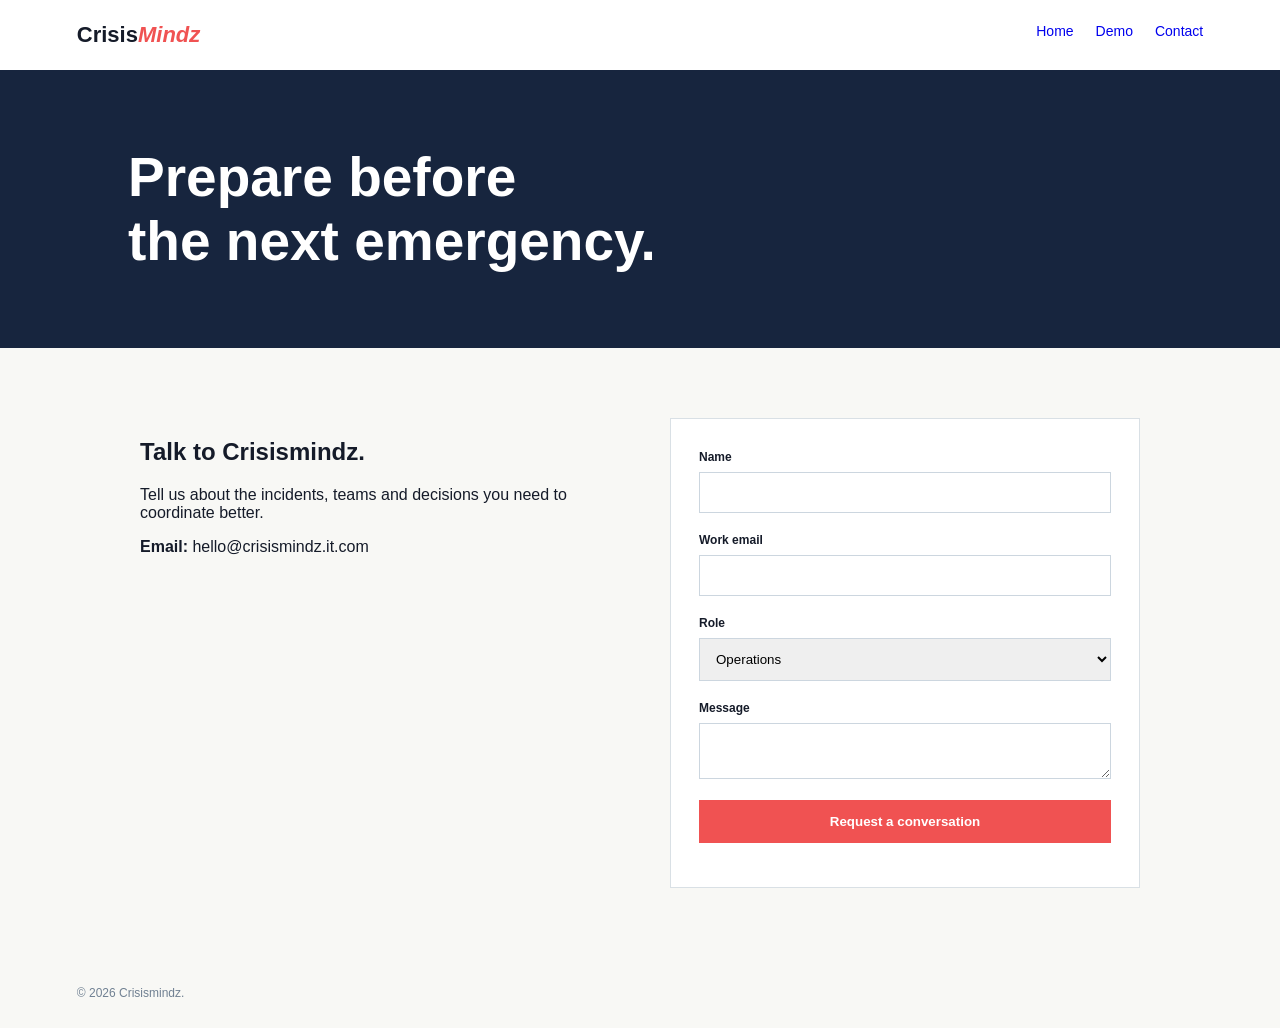
==== contact.html @ a90115cb "Initial commit" ====
<!doctype html><html lang="en"><head><meta charset="UTF-8"><meta name="viewport" content="width=device-width,initial-scale=1.0"><title>Crisismindz | Contact</title><style>body{margin:0;font-family:Arial;background:#f8f8f5;color:#151b29}.nav{padding:22px 6%;display:flex;justify-content:space-between;background:#fff}.logo{font-size:22px;font-weight:800}.logo i{color:#f05252}.links a{margin-left:22px;font-size:14px}.head{background:#17253e;color:#fff;padding:75px 10%}.head h1{font-size:55px;margin:0}.wrap{max-width:1000px;margin:auto;padding:70px 6%;display:grid;grid-template-columns:1fr 1fr;gap:60px}.card{background:#fff;padding:28px;border:1px solid #d9e0e5}input,textarea,select{width:100%;padding:12px;margin:7px 0 17px;box-sizing:border-box;border:1px solid #ccd6df}label{font-size:12px;font-weight:bold}.btn{background:#f05252;color:#fff;border:0;padding:14px;width:100%;font-weight:bold}.footer{padding:28px 6%;color:#708092;font-size:12px}@media(max-width:700px){.wrap{grid-template-columns:1fr}.head h1{font-size:42px}}a{text-decoration:none}</style></head><body><header class="nav"><span class="logo">Crisis<i>Mindz</i></span><nav class="links"><a href="index.html">Home</a><a href="demo.html">Demo</a><a href="contact.html">Contact</a></nav></header><main><section class="head"><h1>Prepare before<br>the next emergency.</h1></section><section class="wrap"><div><h2>Talk to Crisismindz.</h2><p>Tell us about the incidents, teams and decisions you need to coordinate better.</p><p><b>Email:</b> hello@crisismindz.it.com</p></div><form class="card" onsubmit="event.preventDefault();document.getElementById('n').textContent='Thank you. Our team will be in touch.'"><label>Name</label><input required><label>Work email</label><input type="email" required><label>Role</label><select><option>Operations</option><option>Risk & resilience</option><option>Leadership</option></select><label>Message</label><textarea></textarea><button class="btn">Request a conversation</button><p id="n"></p></form></section></main><footer class="footer">© 2026 Crisismindz.</footer></body></html>
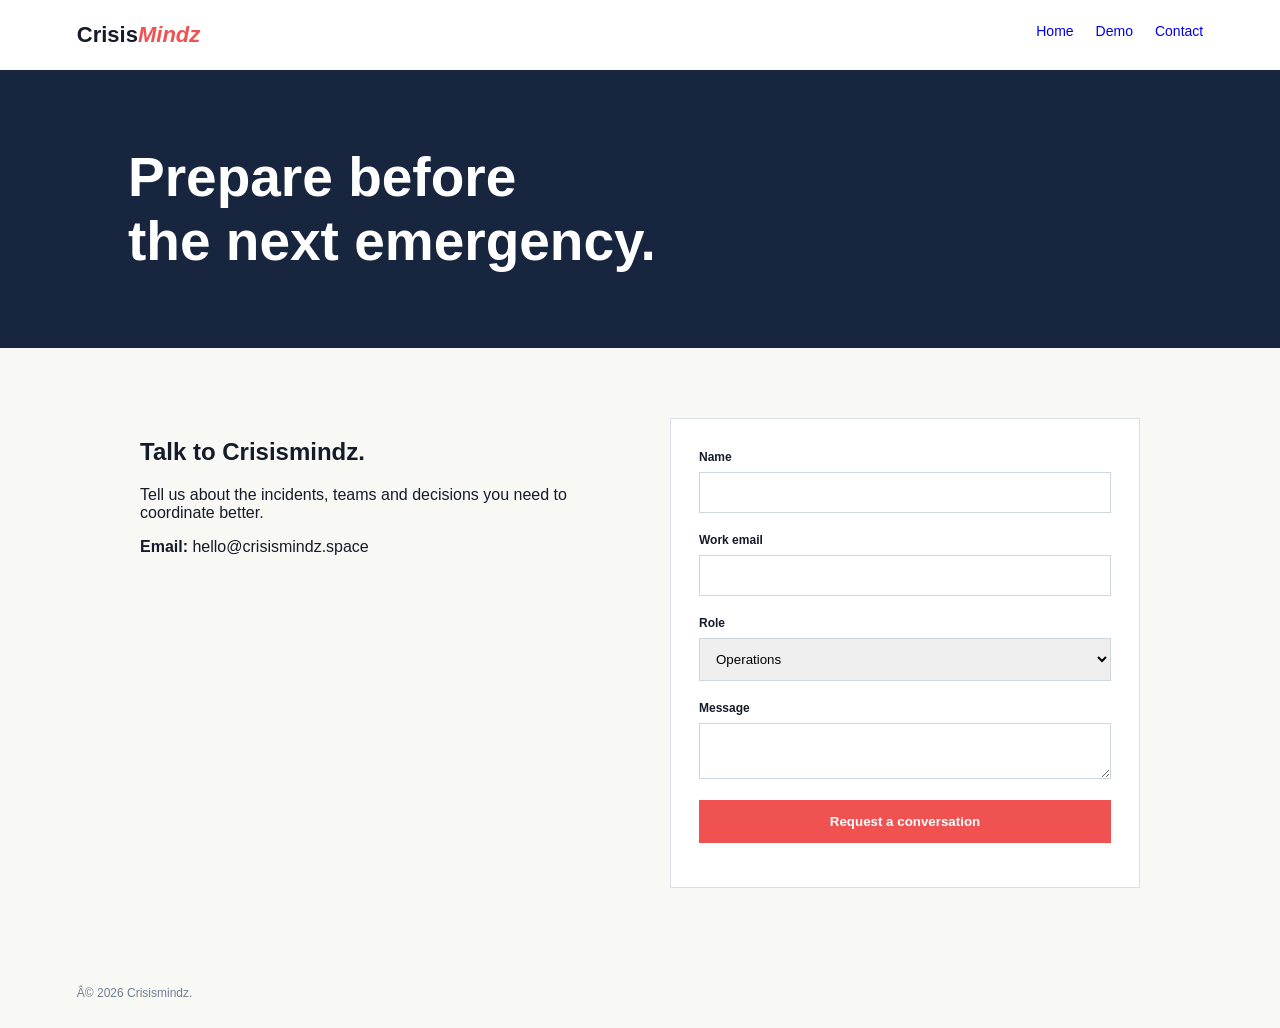
==== commit 457c5806: "Replace it.com domain with space" ====
--- a/contact.html
+++ b/contact.html
@@ -1 +1 @@
-<!doctype html><html lang="en"><head><meta charset="UTF-8"><meta name="viewport" content="width=device-width,initial-scale=1.0"><title>Crisismindz | Contact</title><style>body{margin:0;font-family:Arial;background:#f8f8f5;color:#151b29}.nav{padding:22px 6%;display:flex;justify-content:space-between;background:#fff}.logo{font-size:22px;font-weight:800}.logo i{color:#f05252}.links a{margin-left:22px;font-size:14px}.head{background:#17253e;color:#fff;padding:75px 10%}.head h1{font-size:55px;margin:0}.wrap{max-width:1000px;margin:auto;padding:70px 6%;display:grid;grid-template-columns:1fr 1fr;gap:60px}.card{background:#fff;padding:28px;border:1px solid #d9e0e5}input,textarea,select{width:100%;padding:12px;margin:7px 0 17px;box-sizing:border-box;border:1px solid #ccd6df}label{font-size:12px;font-weight:bold}.btn{background:#f05252;color:#fff;border:0;padding:14px;width:100%;font-weight:bold}.footer{padding:28px 6%;color:#708092;font-size:12px}@media(max-width:700px){.wrap{grid-template-columns:1fr}.head h1{font-size:42px}}a{text-decoration:none}</style></head><body><header class="nav"><span class="logo">Crisis<i>Mindz</i></span><nav class="links"><a href="index.html">Home</a><a href="demo.html">Demo</a><a href="contact.html">Contact</a></nav></header><main><section class="head"><h1>Prepare before<br>the next emergency.</h1></section><section class="wrap"><div><h2>Talk to Crisismindz.</h2><p>Tell us about the incidents, teams and decisions you need to coordinate better.</p><p><b>Email:</b> hello@crisismindz.it.com</p></div><form class="card" onsubmit="event.preventDefault();document.getElementById('n').textContent='Thank you. Our team will be in touch.'"><label>Name</label><input required><label>Work email</label><input type="email" required><label>Role</label><select><option>Operations</option><option>Risk & resilience</option><option>Leadership</option></select><label>Message</label><textarea></textarea><button class="btn">Request a conversation</button><p id="n"></p></form></section></main><footer class="footer">© 2026 Crisismindz.</footer></body></html>
+<!doctype html><html lang="en"><head><meta charset="UTF-8"><meta name="viewport" content="width=device-width,initial-scale=1.0"><title>Crisismindz | Contact</title><style>body{margin:0;font-family:Arial;background:#f8f8f5;color:#151b29}.nav{padding:22px 6%;display:flex;justify-content:space-between;background:#fff}.logo{font-size:22px;font-weight:800}.logo i{color:#f05252}.links a{margin-left:22px;font-size:14px}.head{background:#17253e;color:#fff;padding:75px 10%}.head h1{font-size:55px;margin:0}.wrap{max-width:1000px;margin:auto;padding:70px 6%;display:grid;grid-template-columns:1fr 1fr;gap:60px}.card{background:#fff;padding:28px;border:1px solid #d9e0e5}input,textarea,select{width:100%;padding:12px;margin:7px 0 17px;box-sizing:border-box;border:1px solid #ccd6df}label{font-size:12px;font-weight:bold}.btn{background:#f05252;color:#fff;border:0;padding:14px;width:100%;font-weight:bold}.footer{padding:28px 6%;color:#708092;font-size:12px}@media(max-width:700px){.wrap{grid-template-columns:1fr}.head h1{font-size:42px}}a{text-decoration:none}</style></head><body><header class="nav"><span class="logo">Crisis<i>Mindz</i></span><nav class="links"><a href="index.html">Home</a><a href="demo.html">Demo</a><a href="contact.html">Contact</a></nav></header><main><section class="head"><h1>Prepare before<br>the next emergency.</h1></section><section class="wrap"><div><h2>Talk to Crisismindz.</h2><p>Tell us about the incidents, teams and decisions you need to coordinate better.</p><p><b>Email:</b> hello@crisismindz.space</p></div><form class="card" onsubmit="event.preventDefault();document.getElementById('n').textContent='Thank you. Our team will be in touch.'"><label>Name</label><input required><label>Work email</label><input type="email" required><label>Role</label><select><option>Operations</option><option>Risk & resilience</option><option>Leadership</option></select><label>Message</label><textarea></textarea><button class="btn">Request a conversation</button><p id="n"></p></form></section></main><footer class="footer">Â© 2026 Crisismindz.</footer></body></html>
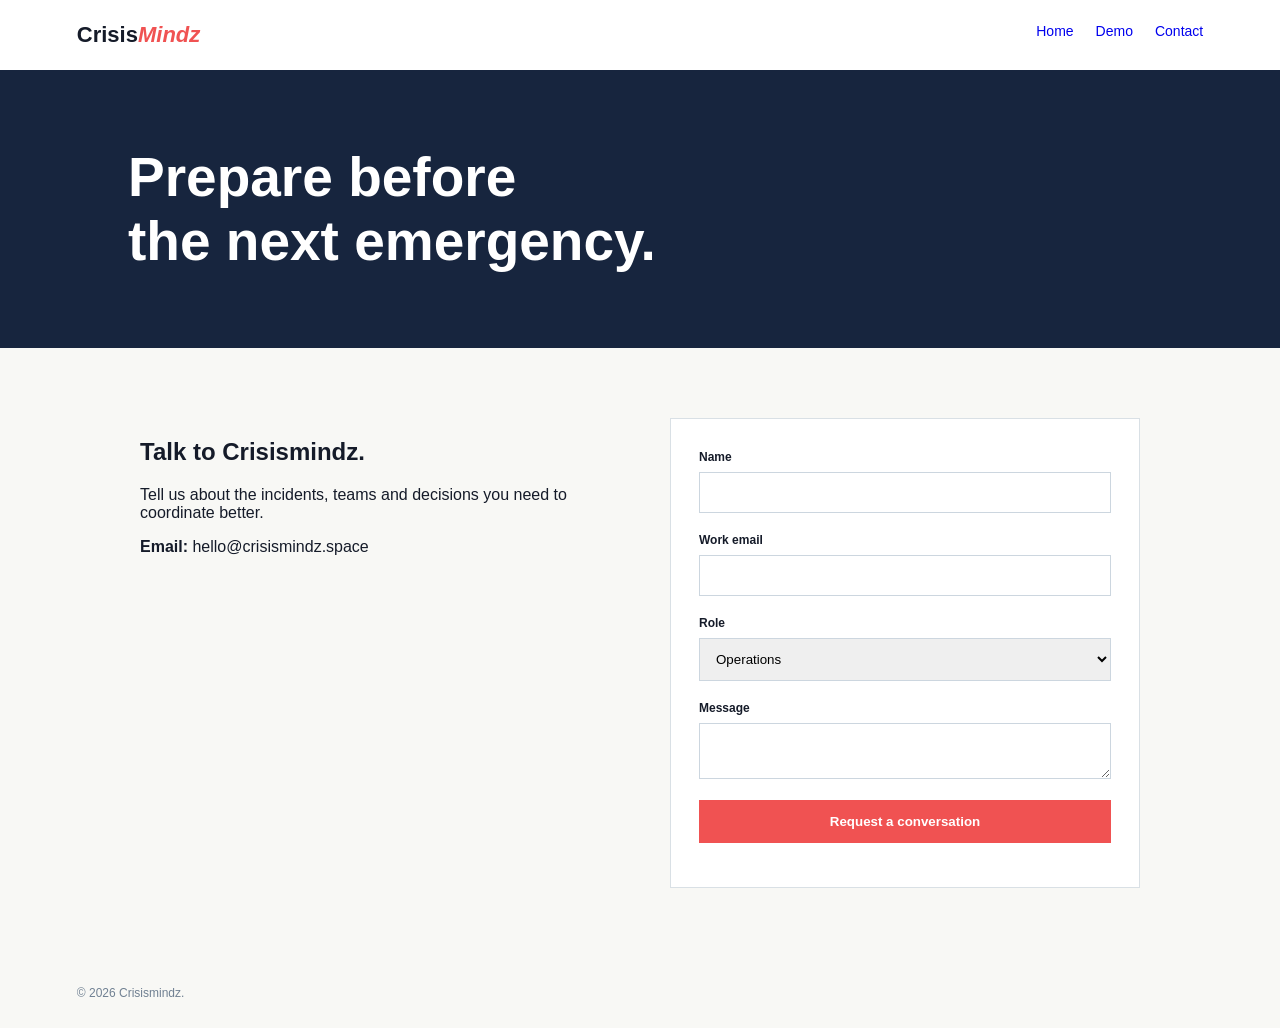
==== commit db6ebc45: "Fix footer character encoding" ====
--- a/contact.html
+++ b/contact.html
@@ -1 +1 @@
-<!doctype html><html lang="en"><head><meta charset="UTF-8"><meta name="viewport" content="width=device-width,initial-scale=1.0"><title>Crisismindz | Contact</title><style>body{margin:0;font-family:Arial;background:#f8f8f5;color:#151b29}.nav{padding:22px 6%;display:flex;justify-content:space-between;background:#fff}.logo{font-size:22px;font-weight:800}.logo i{color:#f05252}.links a{margin-left:22px;font-size:14px}.head{background:#17253e;color:#fff;padding:75px 10%}.head h1{font-size:55px;margin:0}.wrap{max-width:1000px;margin:auto;padding:70px 6%;display:grid;grid-template-columns:1fr 1fr;gap:60px}.card{background:#fff;padding:28px;border:1px solid #d9e0e5}input,textarea,select{width:100%;padding:12px;margin:7px 0 17px;box-sizing:border-box;border:1px solid #ccd6df}label{font-size:12px;font-weight:bold}.btn{background:#f05252;color:#fff;border:0;padding:14px;width:100%;font-weight:bold}.footer{padding:28px 6%;color:#708092;font-size:12px}@media(max-width:700px){.wrap{grid-template-columns:1fr}.head h1{font-size:42px}}a{text-decoration:none}</style></head><body><header class="nav"><span class="logo">Crisis<i>Mindz</i></span><nav class="links"><a href="index.html">Home</a><a href="demo.html">Demo</a><a href="contact.html">Contact</a></nav></header><main><section class="head"><h1>Prepare before<br>the next emergency.</h1></section><section class="wrap"><div><h2>Talk to Crisismindz.</h2><p>Tell us about the incidents, teams and decisions you need to coordinate better.</p><p><b>Email:</b> hello@crisismindz.space</p></div><form class="card" onsubmit="event.preventDefault();document.getElementById('n').textContent='Thank you. Our team will be in touch.'"><label>Name</label><input required><label>Work email</label><input type="email" required><label>Role</label><select><option>Operations</option><option>Risk & resilience</option><option>Leadership</option></select><label>Message</label><textarea></textarea><button class="btn">Request a conversation</button><p id="n"></p></form></section></main><footer class="footer">Â© 2026 Crisismindz.</footer></body></html>
+<!doctype html><html lang="en"><head><meta charset="UTF-8"><meta name="viewport" content="width=device-width,initial-scale=1.0"><title>Crisismindz | Contact</title><style>body{margin:0;font-family:Arial;background:#f8f8f5;color:#151b29}.nav{padding:22px 6%;display:flex;justify-content:space-between;background:#fff}.logo{font-size:22px;font-weight:800}.logo i{color:#f05252}.links a{margin-left:22px;font-size:14px}.head{background:#17253e;color:#fff;padding:75px 10%}.head h1{font-size:55px;margin:0}.wrap{max-width:1000px;margin:auto;padding:70px 6%;display:grid;grid-template-columns:1fr 1fr;gap:60px}.card{background:#fff;padding:28px;border:1px solid #d9e0e5}input,textarea,select{width:100%;padding:12px;margin:7px 0 17px;box-sizing:border-box;border:1px solid #ccd6df}label{font-size:12px;font-weight:bold}.btn{background:#f05252;color:#fff;border:0;padding:14px;width:100%;font-weight:bold}.footer{padding:28px 6%;color:#708092;font-size:12px}@media(max-width:700px){.wrap{grid-template-columns:1fr}.head h1{font-size:42px}}a{text-decoration:none}</style></head><body><header class="nav"><span class="logo">Crisis<i>Mindz</i></span><nav class="links"><a href="index.html">Home</a><a href="demo.html">Demo</a><a href="contact.html">Contact</a></nav></header><main><section class="head"><h1>Prepare before<br>the next emergency.</h1></section><section class="wrap"><div><h2>Talk to Crisismindz.</h2><p>Tell us about the incidents, teams and decisions you need to coordinate better.</p><p><b>Email:</b> hello@crisismindz.space</p></div><form class="card" onsubmit="event.preventDefault();document.getElementById('n').textContent='Thank you. Our team will be in touch.'"><label>Name</label><input required><label>Work email</label><input type="email" required><label>Role</label><select><option>Operations</option><option>Risk & resilience</option><option>Leadership</option></select><label>Message</label><textarea></textarea><button class="btn">Request a conversation</button><p id="n"></p></form></section></main><footer class="footer">© 2026 Crisismindz.</footer></body></html>
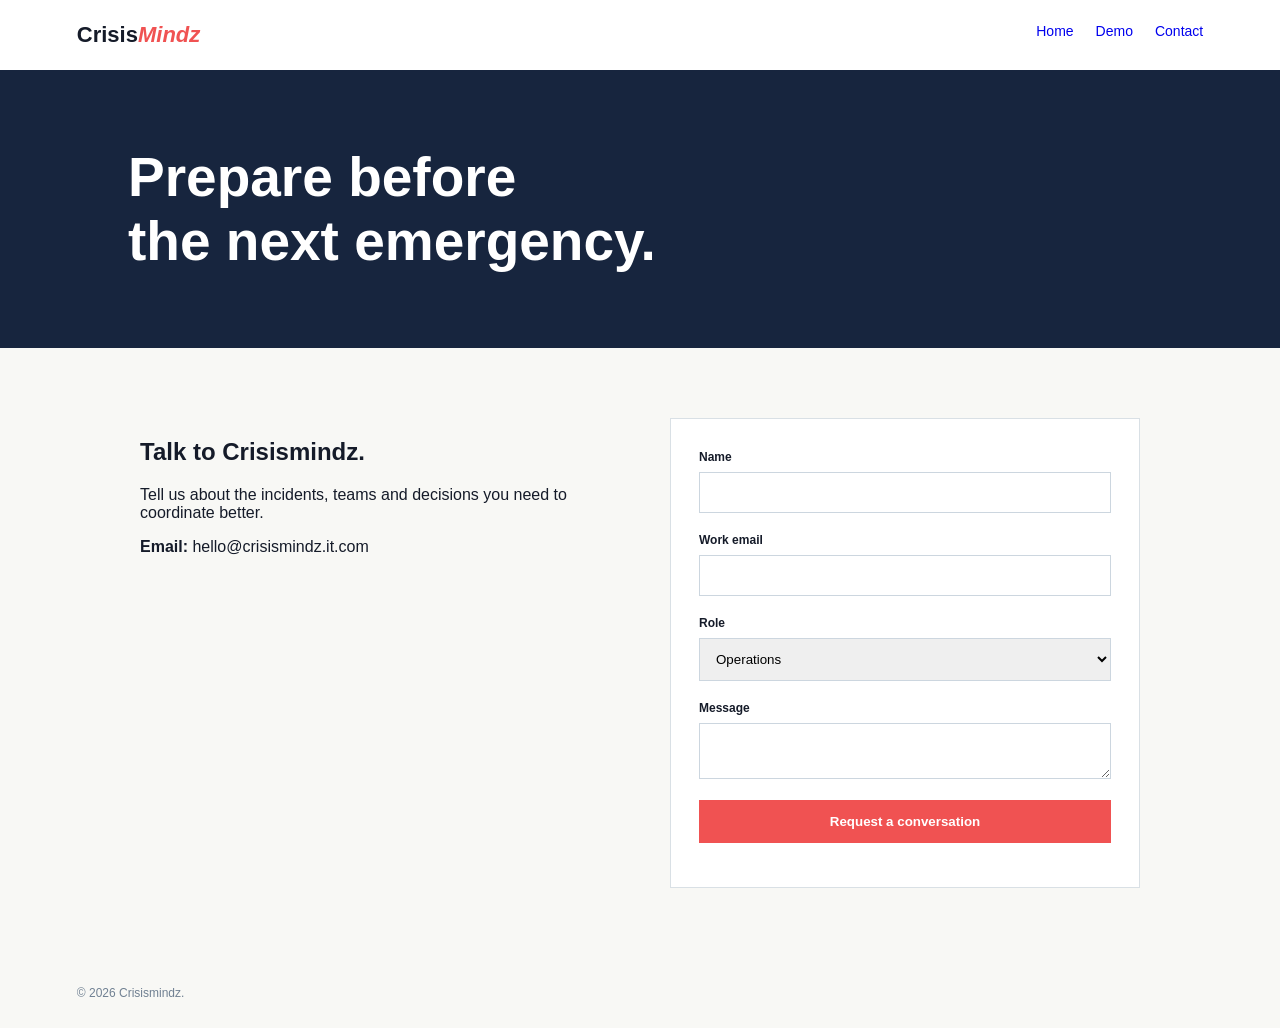
==== commit f4fa771e: "Update domain to crisismindz.it.com" ====
--- a/contact.html
+++ b/contact.html
@@ -1 +1 @@
-<!doctype html><html lang="en"><head><meta charset="UTF-8"><meta name="viewport" content="width=device-width,initial-scale=1.0"><title>Crisismindz | Contact</title><style>body{margin:0;font-family:Arial;background:#f8f8f5;color:#151b29}.nav{padding:22px 6%;display:flex;justify-content:space-between;background:#fff}.logo{font-size:22px;font-weight:800}.logo i{color:#f05252}.links a{margin-left:22px;font-size:14px}.head{background:#17253e;color:#fff;padding:75px 10%}.head h1{font-size:55px;margin:0}.wrap{max-width:1000px;margin:auto;padding:70px 6%;display:grid;grid-template-columns:1fr 1fr;gap:60px}.card{background:#fff;padding:28px;border:1px solid #d9e0e5}input,textarea,select{width:100%;padding:12px;margin:7px 0 17px;box-sizing:border-box;border:1px solid #ccd6df}label{font-size:12px;font-weight:bold}.btn{background:#f05252;color:#fff;border:0;padding:14px;width:100%;font-weight:bold}.footer{padding:28px 6%;color:#708092;font-size:12px}@media(max-width:700px){.wrap{grid-template-columns:1fr}.head h1{font-size:42px}}a{text-decoration:none}</style></head><body><header class="nav"><span class="logo">Crisis<i>Mindz</i></span><nav class="links"><a href="index.html">Home</a><a href="demo.html">Demo</a><a href="contact.html">Contact</a></nav></header><main><section class="head"><h1>Prepare before<br>the next emergency.</h1></section><section class="wrap"><div><h2>Talk to Crisismindz.</h2><p>Tell us about the incidents, teams and decisions you need to coordinate better.</p><p><b>Email:</b> hello@crisismindz.space</p></div><form class="card" onsubmit="event.preventDefault();document.getElementById('n').textContent='Thank you. Our team will be in touch.'"><label>Name</label><input required><label>Work email</label><input type="email" required><label>Role</label><select><option>Operations</option><option>Risk & resilience</option><option>Leadership</option></select><label>Message</label><textarea></textarea><button class="btn">Request a conversation</button><p id="n"></p></form></section></main><footer class="footer">© 2026 Crisismindz.</footer></body></html>
+<!doctype html><html lang="en"><head><meta charset="UTF-8"><meta name="viewport" content="width=device-width,initial-scale=1.0"><title>Crisismindz | Contact</title><style>body{margin:0;font-family:Arial;background:#f8f8f5;color:#151b29}.nav{padding:22px 6%;display:flex;justify-content:space-between;background:#fff}.logo{font-size:22px;font-weight:800}.logo i{color:#f05252}.links a{margin-left:22px;font-size:14px}.head{background:#17253e;color:#fff;padding:75px 10%}.head h1{font-size:55px;margin:0}.wrap{max-width:1000px;margin:auto;padding:70px 6%;display:grid;grid-template-columns:1fr 1fr;gap:60px}.card{background:#fff;padding:28px;border:1px solid #d9e0e5}input,textarea,select{width:100%;padding:12px;margin:7px 0 17px;box-sizing:border-box;border:1px solid #ccd6df}label{font-size:12px;font-weight:bold}.btn{background:#f05252;color:#fff;border:0;padding:14px;width:100%;font-weight:bold}.footer{padding:28px 6%;color:#708092;font-size:12px}@media(max-width:700px){.wrap{grid-template-columns:1fr}.head h1{font-size:42px}}a{text-decoration:none}</style></head><body><header class="nav"><span class="logo">Crisis<i>Mindz</i></span><nav class="links"><a href="index.html">Home</a><a href="demo.html">Demo</a><a href="contact.html">Contact</a></nav></header><main><section class="head"><h1>Prepare before<br>the next emergency.</h1></section><section class="wrap"><div><h2>Talk to Crisismindz.</h2><p>Tell us about the incidents, teams and decisions you need to coordinate better.</p><p><b>Email:</b> hello@crisismindz.it.com</p></div><form class="card" onsubmit="event.preventDefault();document.getElementById('n').textContent='Thank you. Our team will be in touch.'"><label>Name</label><input required><label>Work email</label><input type="email" required><label>Role</label><select><option>Operations</option><option>Risk & resilience</option><option>Leadership</option></select><label>Message</label><textarea></textarea><button class="btn">Request a conversation</button><p id="n"></p></form></section></main><footer class="footer">© 2026 Crisismindz.</footer></body></html>
